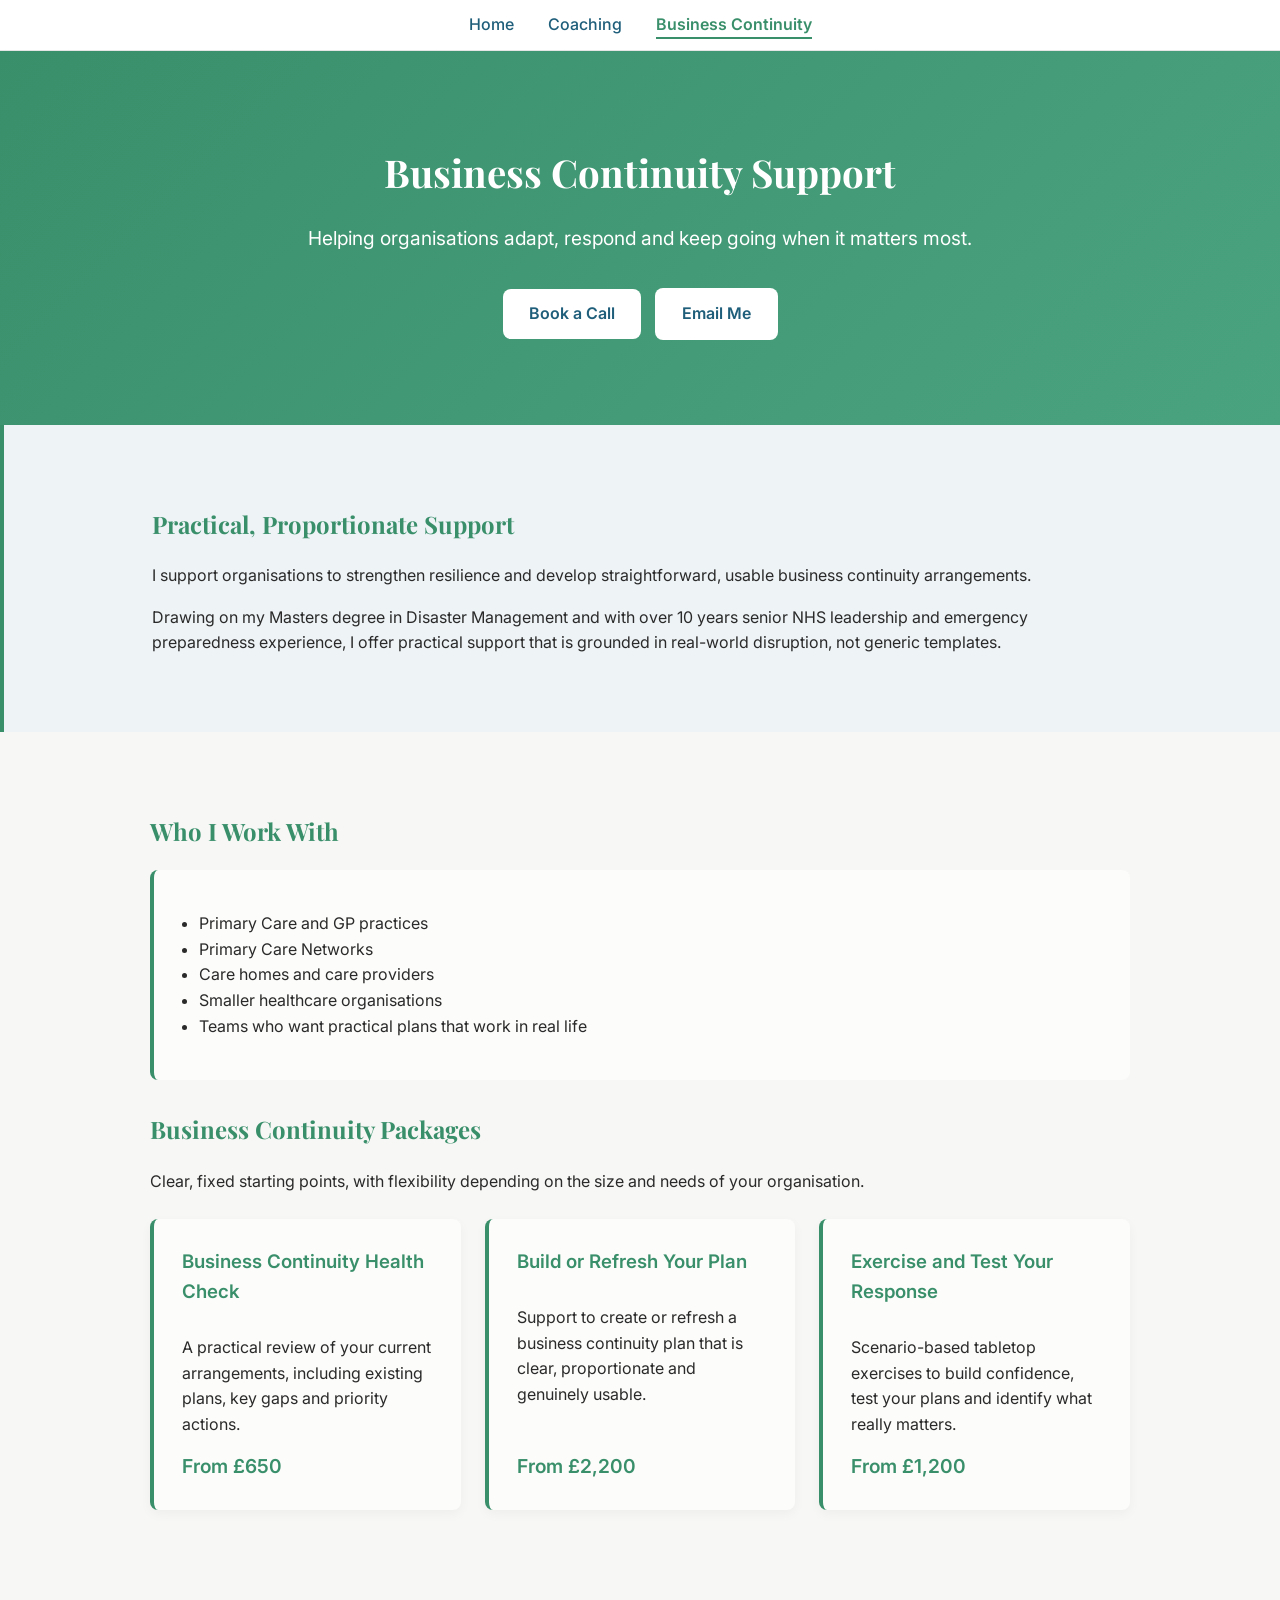
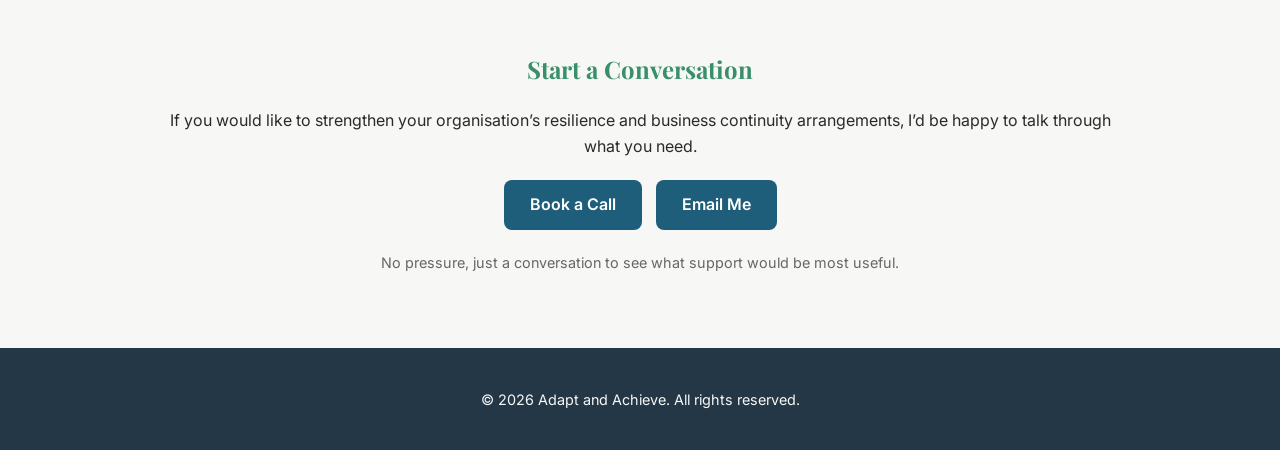
==== bc.html @ 00aa1b2f "Add files via upload" ====
<!DOCTYPE html>
<html lang="en">
<head>
  <meta charset="UTF-8" />
  <meta name="viewport" content="width=device-width, initial-scale=1.0" />
  <title>Adapt and Achieve | Business Continuity Support</title>
  <link rel="stylesheet" href="style.css" />
  <link href="https://fonts.googleapis.com/css2?family=Playfair+Display:wght@500;600&family=Inter:wght@300;400;500;600&display=swap" rel="stylesheet">
</head>
<body class="page-bc">

  <div class="nav">
    <a href="index.html">Home</a>
    <a href="coaching.html">Coaching</a>
    <a href="bc.html" class="active">Business Continuity</a>
   </div>

  <header class="hero hero-bc"
    <img src="logo.png" alt="Adapt and Achieve Logo" class="logo" />
    <h1>Business Continuity Support</h1>
    <p class="tagline">Helping organisations adapt, respond and keep going when it matters most.</p>
    <div class="buttons">
      <a href="https://calendly.com/adaptachieve/30min" target="_blank" class="button primary">Book a Call</a>
      <a href="mailto:adaptachieve@outlook.com" class="button secondary">Email Me</a>
    </div>
  </header>

  <section class="approach">
    <div class="container">
      <h2>Practical, Proportionate Support</h2>
      <p>
        I support organisations to strengthen resilience and develop straightforward, usable business continuity arrangements.
      </p>
      <p>
        Drawing on my Masters degree in Disaster Management and with over 10 years senior NHS leadership and emergency preparedness experience, I offer practical support that is grounded in real-world disruption, not generic templates.
      </p>
    </div>
  </section>

  <section class="services">
    <div class="container">
      <h2>Who I Work With</h2>
      <div class="service">
        <ul>
          <li>Primary Care and GP practices</li>
          <li>Primary Care Networks</li>
          <li>Care homes and care providers</li>
          <li>Smaller healthcare organisations</li>
          <li>Teams who want practical plans that work in real life</li>
        </ul>
      </div>

      <h2>Business Continuity Packages</h2>
      <p class="package-intro">
      Clear, fixed starting points, with flexibility depending on the size and needs of your organisation.
      </p>
      <div class="package-grid">
  <div class="package-card">
    <h3>Business Continuity Health Check</h3>
    <p>
      A practical review of your current arrangements, including existing plans, key gaps and priority actions.
    </p>
    <p class="price">From £650</p>
  </div>

  <div class="package-card">
    <h3>Build or Refresh Your Plan</h3>
    <p>
      Support to create or refresh a business continuity plan that is clear, proportionate and genuinely usable.
    </p>
    <p class="price">From £2,200</p>
  </div>

  <div class="package-card">
    <h3>Exercise and Test Your Response</h3>
    <p>
      Scenario-based tabletop exercises to build confidence, test your plans and identify what really matters.
    </p>
    <p class="price">From £1,200</p>
  </div>
</div>
  </section>

  <section class="contact" id="contact">
    <div class="container">
      <h2>Start a Conversation</h2>
      <p>
        If you would like to strengthen your organisation’s resilience and business continuity arrangements, I’d be happy to talk through what you need.
      </p>
      <p>
        <a href="https://calendly.com/adaptachieve/30min" target="_blank" class="button solid">Book a Call</a>
        <a href="mailto:adaptachieve@outlook.com" class="button solid">Email Me</a>
      </p>
      <p class="cta-note">No pressure, just a conversation to see what support would be most useful.</p>
    </div>
  </section>

  <footer>
    <p>© 2026 Adapt and Achieve. All rights reserved.</p>
  </footer>

</body>
</html>
---- style.css ----
:root {
  --blue: #1F5E7A;
  --green: #3A8F6B;
  --light: #F7F7F5;
  --dark: #2A2A2A;
  --section-white: #FFFFFF;
  --section-soft: #EEF4F1;
  --section-soft-blue: #EEF3F6;
}

body {
  margin: 0;
  font-family: 'Inter', sans-serif;
  color: var(--dark);
  background-color: var(--light);
  line-height: 1.6;
}

h1, h2 {
  font-family: 'Playfair Display', serif;
  color: var(--blue);
}

h3 {
  font-family: 'Inter', sans-serif;
  font-weight: 600;
}
.page-coaching h3 {
  color: var(--blue);
}

.page-bc h3 {
  color: var(--green);
}

h1 {
  font-size: 2.4em;
  margin: 0.3em 0;
}

.hero {
  text-align: center;
  background: linear-gradient(135deg, var(--blue), var(--green));
  color: white;
  padding: 80px 20px;
}

.hero h1 {
  color: white;

}

.logo {
  width: 140px;
  margin-bottom: 20px;
}
.hero p {
  max-width: 760px;
  margin-left: auto;
  margin-right: auto;
}
.tagline {
  font-size: 1.2em;
  margin-bottom: 30px;
  max-width: 700px;
  margin-left: auto;
  margin-right: auto;

}

.about-grid {
  display: grid;
  grid-template-columns: 1.4fr 1fr;
  gap: 40px;
  align-items: center;
}

.about-text {
  text-align: left;
}

.about-image {
  text-align: center;
}

.profile-photo {
  width: 230px;
  border-radius: 12px;
  box-shadow: 0 6px 18px rgba(0,0,0,0.08); /* ADD THIS */
}

@media (max-width: 768px) {
  .about-grid {
    grid-template-columns: 1fr;
  }

  .about-text {
    text-align: left;
  }
}

.button {
  display: inline-block;
  background: white;
  color: var(--blue);
  padding: 12px 26px;
  margin: 5px;
  border-radius: 8px;
  font-weight: 600;
  text-decoration: none;
  transition: all 0.2s ease;
}
.button.primary {
  background: white;
  color: var(--blue);
}

.button.secondary {
  background: white;
  color: var(--blue);
  border: 1px solid rgba(255,255,255,0.6);
}

.button.tertiary {
  background: transparent;
  color: white;
  border: 1px solid rgba(255,255,255,0.6);
}
.button:hover {
 transform: translateY(-1px);
}

section {
  padding: 60px 20px;
}

.container {
  max-width: 980px;
  margin: 0 auto;
}

.services h3 {
  color: var(--green);
}

.approach {
  background-color: var(--section-soft-blue);
  border-left: 4px solid var(--green);
}
.page-coaching .approach {
  border-left: 4px solid var(--blue);
}
.page-bc .approach {
  border-left: 4px solid var(--green);
}
.testimonials {
  background-color: white;
}

.testimonial {
  margin-bottom: 30px;
  padding: 24px;
  border-left: 4px solid var(--blue);
  background: #fcfcfa;
  border-radius: 6px;
}

.testimonial p:last-child {
  margin-bottom: 0;
}

.contact {
  text-align: center;
}

.contact a {
  color: var(--green);
  font-weight: 600;
}

footer {
  background: #243746;
  color: var(--light);
  text-align: center;
  padding: 25px;
  font-size: 0.9em;
}

.about {
  background-color: var(--light);
}

.pricing-grid {
  display: grid;
  grid-template-columns: 1fr 1fr;
  gap: 30px;
  margin-top: 30px;
}

.pricing-card {
  background: #fcfcfa;
  padding: 25px;
  border-radius: 8px;
  border-left: 4px solid var(--green);
}

.pricing-card h3 {
  margin-top: 0;
}

.price {
  font-size: 1.2em;
  font-weight: 600;
  color: var(--blue);
}

.pricing-note {
  margin-top: 20px;
  text-align: center;
}

/* Mobile fix */
@media (max-width: 768px) {
  .pricing-grid {
    grid-template-columns: 1fr;
  }
}
.accreditations {
  background-color: var(--section-soft);
  border-top: 1px solid #e0e0e0;
  border-bottom: 1px solid #e0e0e0;
  padding-top: 40px; /* reduce top spacing slightly */
}
.accreditations h3 {
  text-align: left;
  margin-bottom: 10px;
}

.accreditation-logos {
  display: flex;
  align-items: center;
  gap: 30px;
  margin: 20px 0 15px;
  flex-wrap: wrap;
}

.accreditation-logos img {
  height: 95px; /* make consistent */
  object-fit: contain; /* keeps proportions neat */
}
.accreditation-text {
  font-size: 0.95em;
  color: #555;
  text-align: left;
}
.button.linkedin {
  background: transparent;
  color: var(--blue);
  border: 1px solid var(--blue);
}
.button.solid {
  background: var(--blue);
  color: white;
  border: none;
}

.button.solid:hover {
  background: var(--green);
  color: white;
}
.cta-note {
  margin-top: 10px;
  font-size: 0.9em;
  color: #666;
}

/* Navigation */
.nav {
  background: white;
  padding: 12px 20px;
  border-bottom: 1px solid #e5e5e5;
  text-align: center;
}

.nav a {
  margin: 0 15px;
  text-decoration: none;
  color: var(--blue);
  font-weight: 500;
}

.nav a:hover {
  color: var(--green);
}

/* Homepage split panels */
.split-services {
  display: grid;
  grid-template-columns: 1fr 1fr;
  gap: 30px;
  margin-top: 40px;
}

.split-card {
  background: #fcfcfa;
  padding: 30px;
  border-radius: 8px;
  border-left: 4px solid var(--green);
}

.split-card h3 {
  margin-top: 0;
}

.service {
  background: #fcfcfa;
  padding: 25px;
  border-radius: 8px;
  border-left: 4px solid var(--green);
  margin-bottom: 30px;
}

.service ul {
  padding-left: 20px;
}

/* Mobile */
@media (max-width: 768px) {
  .split-services {
    grid-template-columns: 1fr;
  }

  .nav a {
    display: inline-block;
    margin: 5px 10px;
  }
}
.nav a.active {
  font-weight: 600;
  padding-bottom: 3px;
}

.page-coaching .nav a.active {
  color: var(--blue);
  border-bottom: 2px solid var(--blue);
}

.page-bc .nav a.active {
  color: var(--green);
  border-bottom: 2px solid var(--green);
}
footer a {
  color: var(--light);
  text-decoration: none;
}

footer a:hover {
  text-decoration: underline;
}
.services .container p {
  max-width: 720px;
}
.package-intro {
  margin-bottom: 25px;
  max-width: 760px;
}

.package-grid {
  display: grid;
  grid-template-columns: repeat(3, 1fr);
  gap: 24px;
  margin-top: 25px;
}

.package-card {
  background: #fcfcfa;
  padding: 28px;
  border-radius: 8px;
  border-left: 4px solid var(--green);
  box-shadow: 0 4px 12px rgba(0,0,0,0.04);
  display: flex;
  flex-direction: column;
  justify-content: space-between;
}

.package-card h3 {
  margin-top: 0;
  margin-bottom: 12px;
}

.package-card p {
  margin-bottom: 14px;
}

.package-card .price {
  margin-top: auto;
  margin-bottom: 0;
}

@media (max-width: 900px) {
  .package-grid {
    grid-template-columns: 1fr;
  }
}
/* Coaching - blue tone */
.hero-coaching {
  background: linear-gradient(135deg, var(--blue), #2c6f91);
}

/* Business Continuity - green tone */
.hero-bc {
  background: linear-gradient(135deg, var(--green), #4aa37f);
}
/* Coaching page headings */
.page-coaching h2 {
  color: var(--blue);
}

/* BC page headings */
.page-bc h2 {
  color: var(--green);
}
/* Coaching page cards */
.page-coaching .service,
.page-coaching .pricing-card,
.page-coaching .package-card {
  border-left: 4px solid var(--blue);
}

/* BC page cards */
.page-bc .service,
.page-bc .pricing-card,
.page-bc .package-card {
  border-left: 4px solid var(--green);
}
/* Coaching pricing */
.page-coaching .price {
  color: var(--blue);
}

/* BC pricing */
.page-bc .price {
  color: var(--green);
}
/* Homepage split cards reflect service colour */
.split-card-coaching {
  border-left: 4px solid var(--blue);
}

.split-card-bc {
  border-left: 4px solid var(--green);
}

.split-card-coaching h3 {
  color: var(--blue);
}

.split-card-bc h3 {
  color: var(--green);
}
.split-card-coaching .button.solid {
  background: var(--blue);
}

.split-card-bc .button.solid {
  background: var(--green);
}

.split-card-bc .button.solid:hover,
.split-card-coaching .button.solid:hover {
  opacity: 0.92;
}
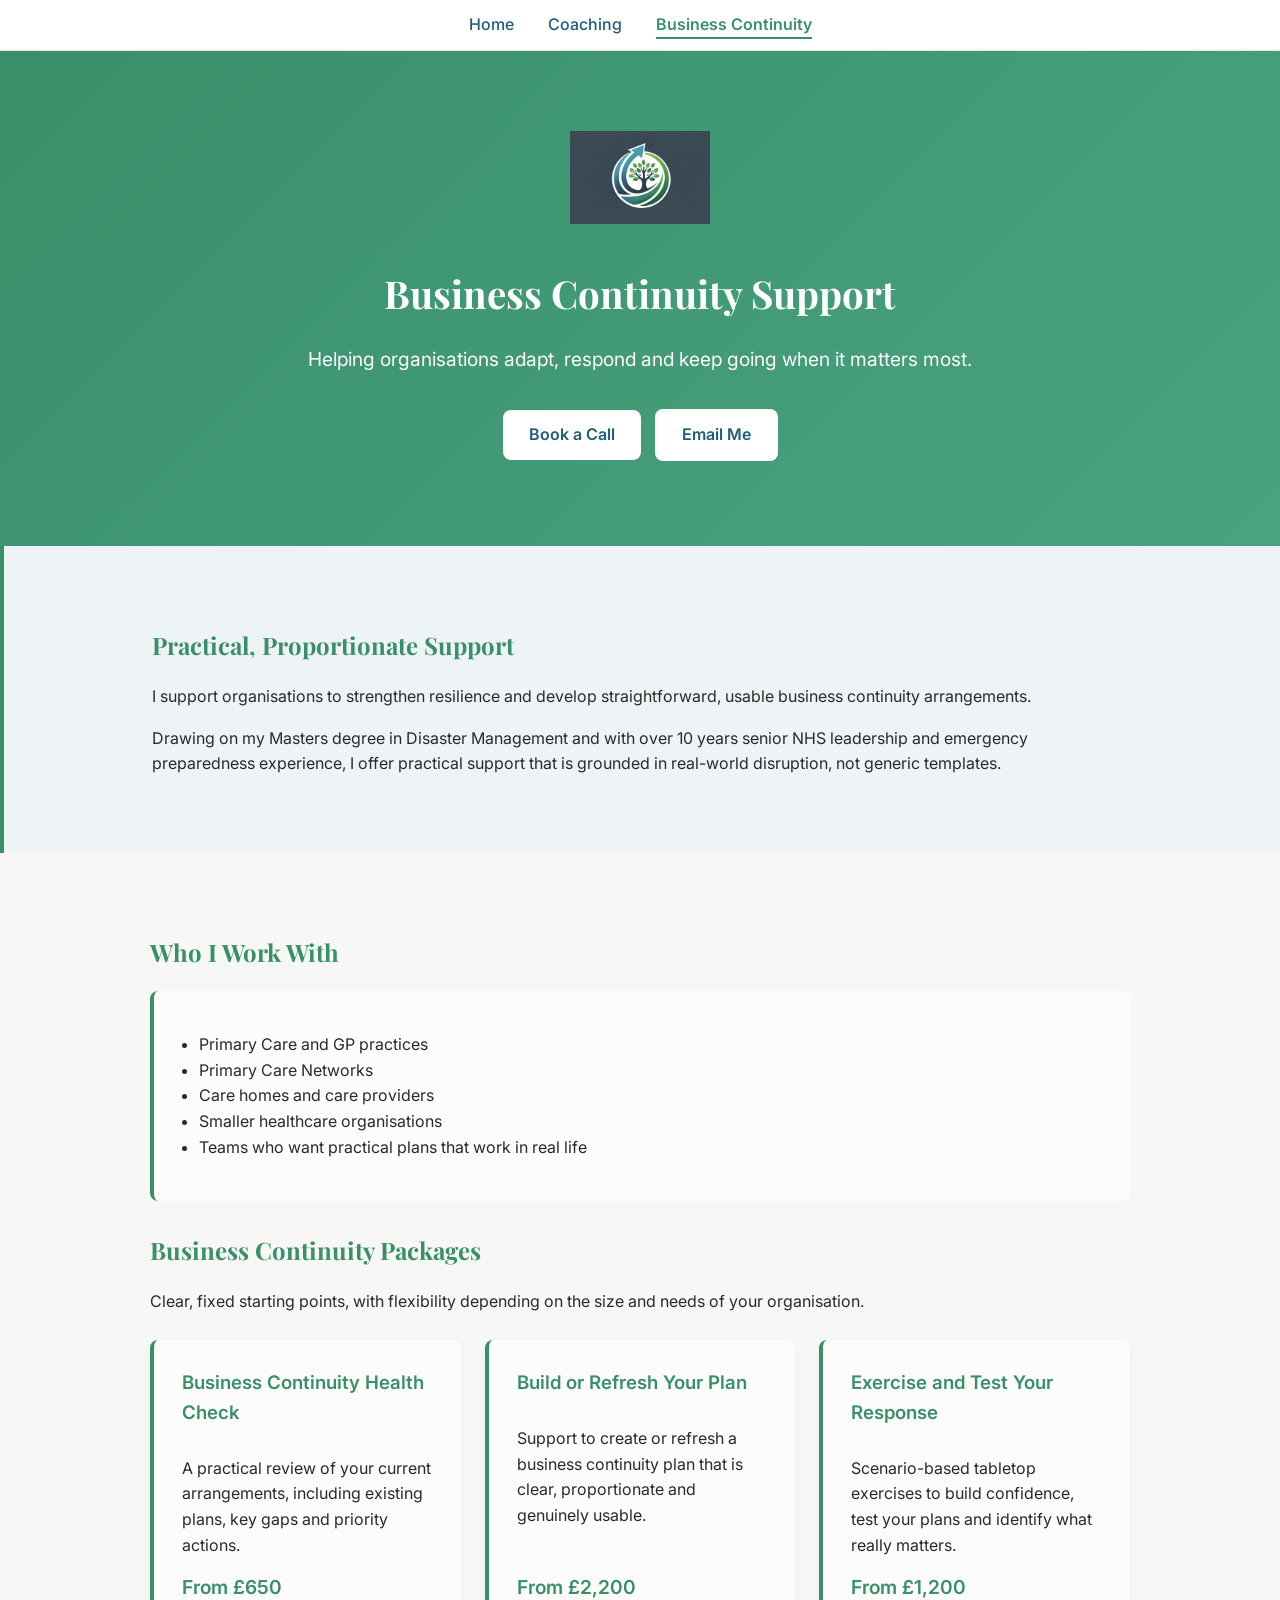
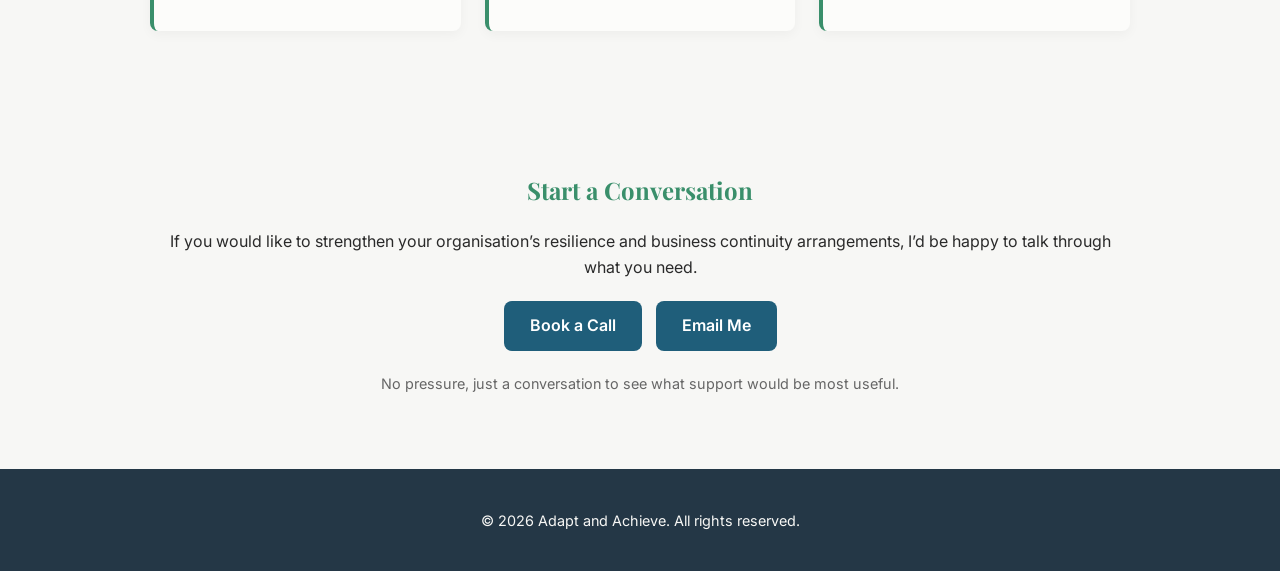
==== commit e82558fb: "Add files via upload" ====
--- a/bc.html
+++ b/bc.html
@@ -1,7 +1,18 @@
 <!DOCTYPE html>
 <html lang="en">
 <head>
-  <meta charset="UTF-8" />
+  
+  <!-- Google tag (gtag.js) -->
+  <script async src="https://www.googletagmanager.com/gtag/js?id=G-C1NGDJMXZP"></script>
+  <script>
+    window.dataLayer = window.dataLayer || [];
+    function gtag(){dataLayer.push(arguments);}
+    gtag('js', new Date());
+
+    gtag('config', 'G-C1NGDJMXZP');
+  </script>
+
+<meta charset="UTF-8" />
   <meta name="viewport" content="width=device-width, initial-scale=1.0" />
   <title>Adapt and Achieve | Business Continuity Support</title>
   <link rel="stylesheet" href="style.css" />
@@ -15,7 +26,7 @@
     <a href="bc.html" class="active">Business Continuity</a>
    </div>
 
-  <header class="hero hero-bc"
+  <header class="hero hero-bc">
     <img src="logo.png" alt="Adapt and Achieve Logo" class="logo" />
     <h1>Business Continuity Support</h1>
     <p class="tagline">Helping organisations adapt, respond and keep going when it matters most.</p>
--- a/style.css
+++ b/style.css
@@ -147,6 +147,39 @@
   background-color: var(--section-soft-blue);
   border-left: 4px solid var(--green);
 }
+.culture {
+  background-color: var(--section-white);
+}
+
+.culture h2 {
+  color: var(--blue);
+}
+
+.culture-grid {
+  display: grid;
+  grid-template-columns: repeat(3, 1fr);
+  gap: 24px;
+  margin-top: 30px;
+}
+
+.culture-card {
+  background: #fcfcfa;
+  padding: 26px;
+  border-radius: 8px;
+  border-left: 4px solid var(--blue);
+  box-shadow: 0 4px 12px rgba(0,0,0,0.04);
+}
+
+.culture-card h3 {
+  color: var(--blue);
+  margin-top: 0;
+}
+
+@media (max-width: 900px) {
+  .culture-grid {
+    grid-template-columns: 1fr;
+  }
+}
 .page-coaching .approach {
   border-left: 4px solid var(--blue);
 }
@@ -469,4 +502,13 @@
 .split-card-bc .button.solid:hover,
 .split-card-coaching .button.solid:hover {
   opacity: 0.92;
+}
+.page-coaching .services h3 {
+  color: var(--blue);
+  font-weight: 500;
+}
+.accreditation-id {
+  font-size: 0.85em;
+  color: #777;
+  margin-top: 8px;
 }
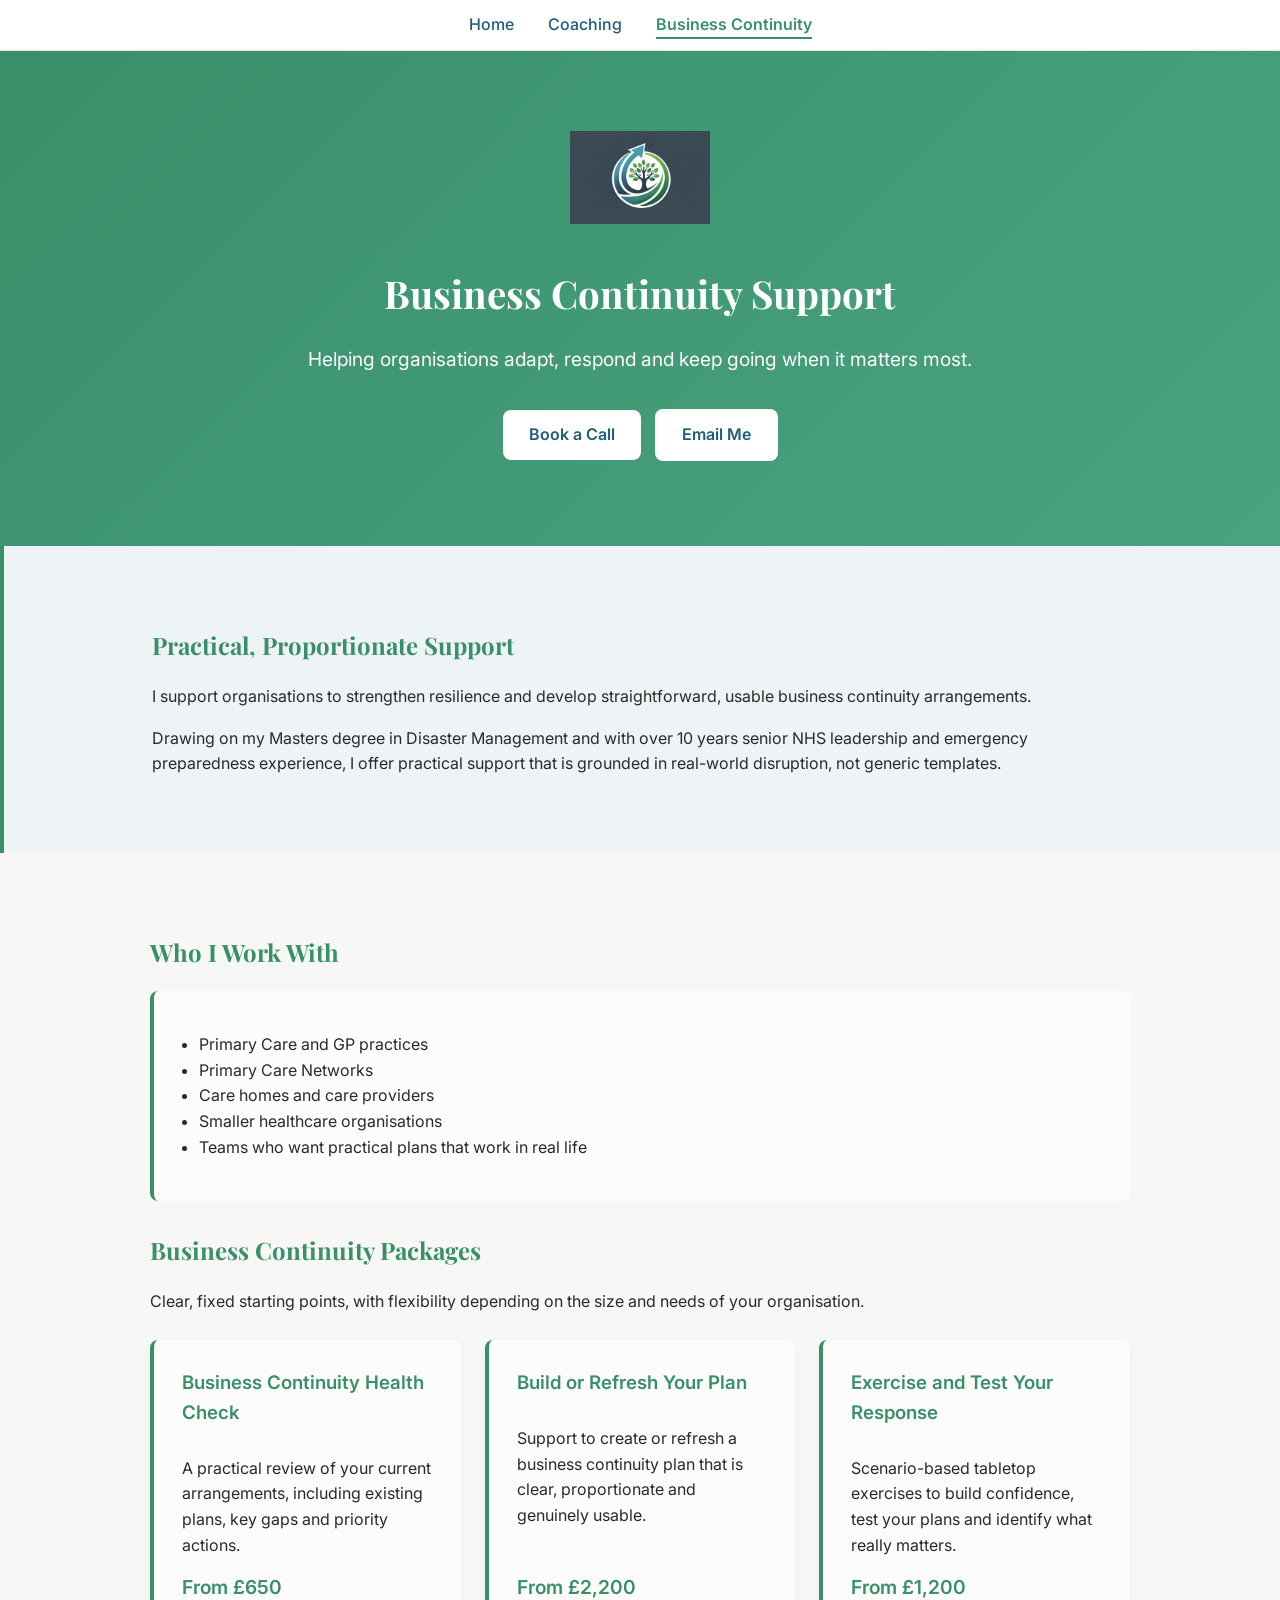
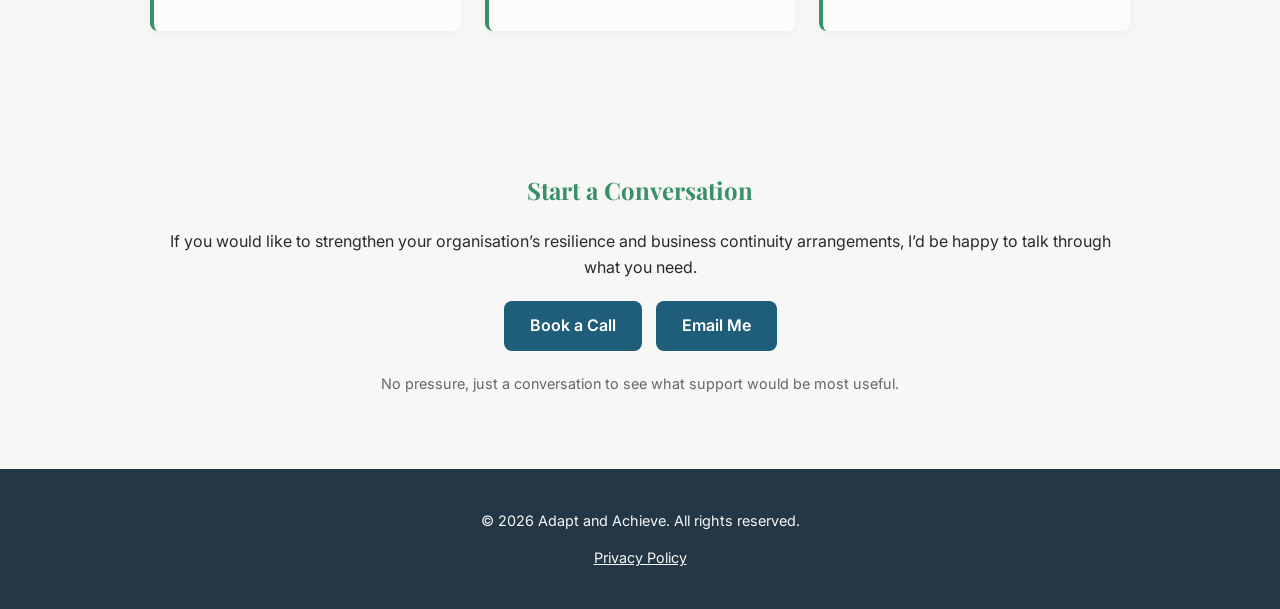
==== commit d7d28f32: "Add files via upload" ====
--- a/bc.html
+++ b/bc.html
@@ -17,6 +17,7 @@
   <title>Adapt and Achieve | Business Continuity Support</title>
   <link rel="stylesheet" href="style.css" />
   <link href="https://fonts.googleapis.com/css2?family=Playfair+Display:wght@500;600&family=Inter:wght@300;400;500;600&display=swap" rel="stylesheet">
+  <link rel="canonical" href="https://adaptandachieve.co.uk/bc.html" />
 </head>
 <body class="page-bc">
 
@@ -108,6 +109,7 @@
 
   <footer>
     <p>© 2026 Adapt and Achieve. All rights reserved.</p>
+    <p><a href="privacy.html">Privacy Policy</a></p>
   </footer>
 
 </body>
--- a/style.css
+++ b/style.css
@@ -511,4 +511,37 @@
   font-size: 0.85em;
   color: #777;
   margin-top: 8px;
+}
+.policy {
+  padding: 60px 20px;
+  background: #ffffff;
+}
+
+.policy .container {
+  max-width: 850px;
+  margin: 0 auto;
+}
+
+.policy h1 {
+  margin-bottom: 10px;
+}
+
+.policy h2 {
+  margin-top: 35px;
+  margin-bottom: 10px;
+}
+
+.policy p,
+.policy li {
+  line-height: 1.7;
+}
+
+.policy ul {
+  margin-left: 20px;
+  margin-bottom: 20px;
+}
+
+footer a {
+  color: inherit;
+  text-decoration: underline;
 }
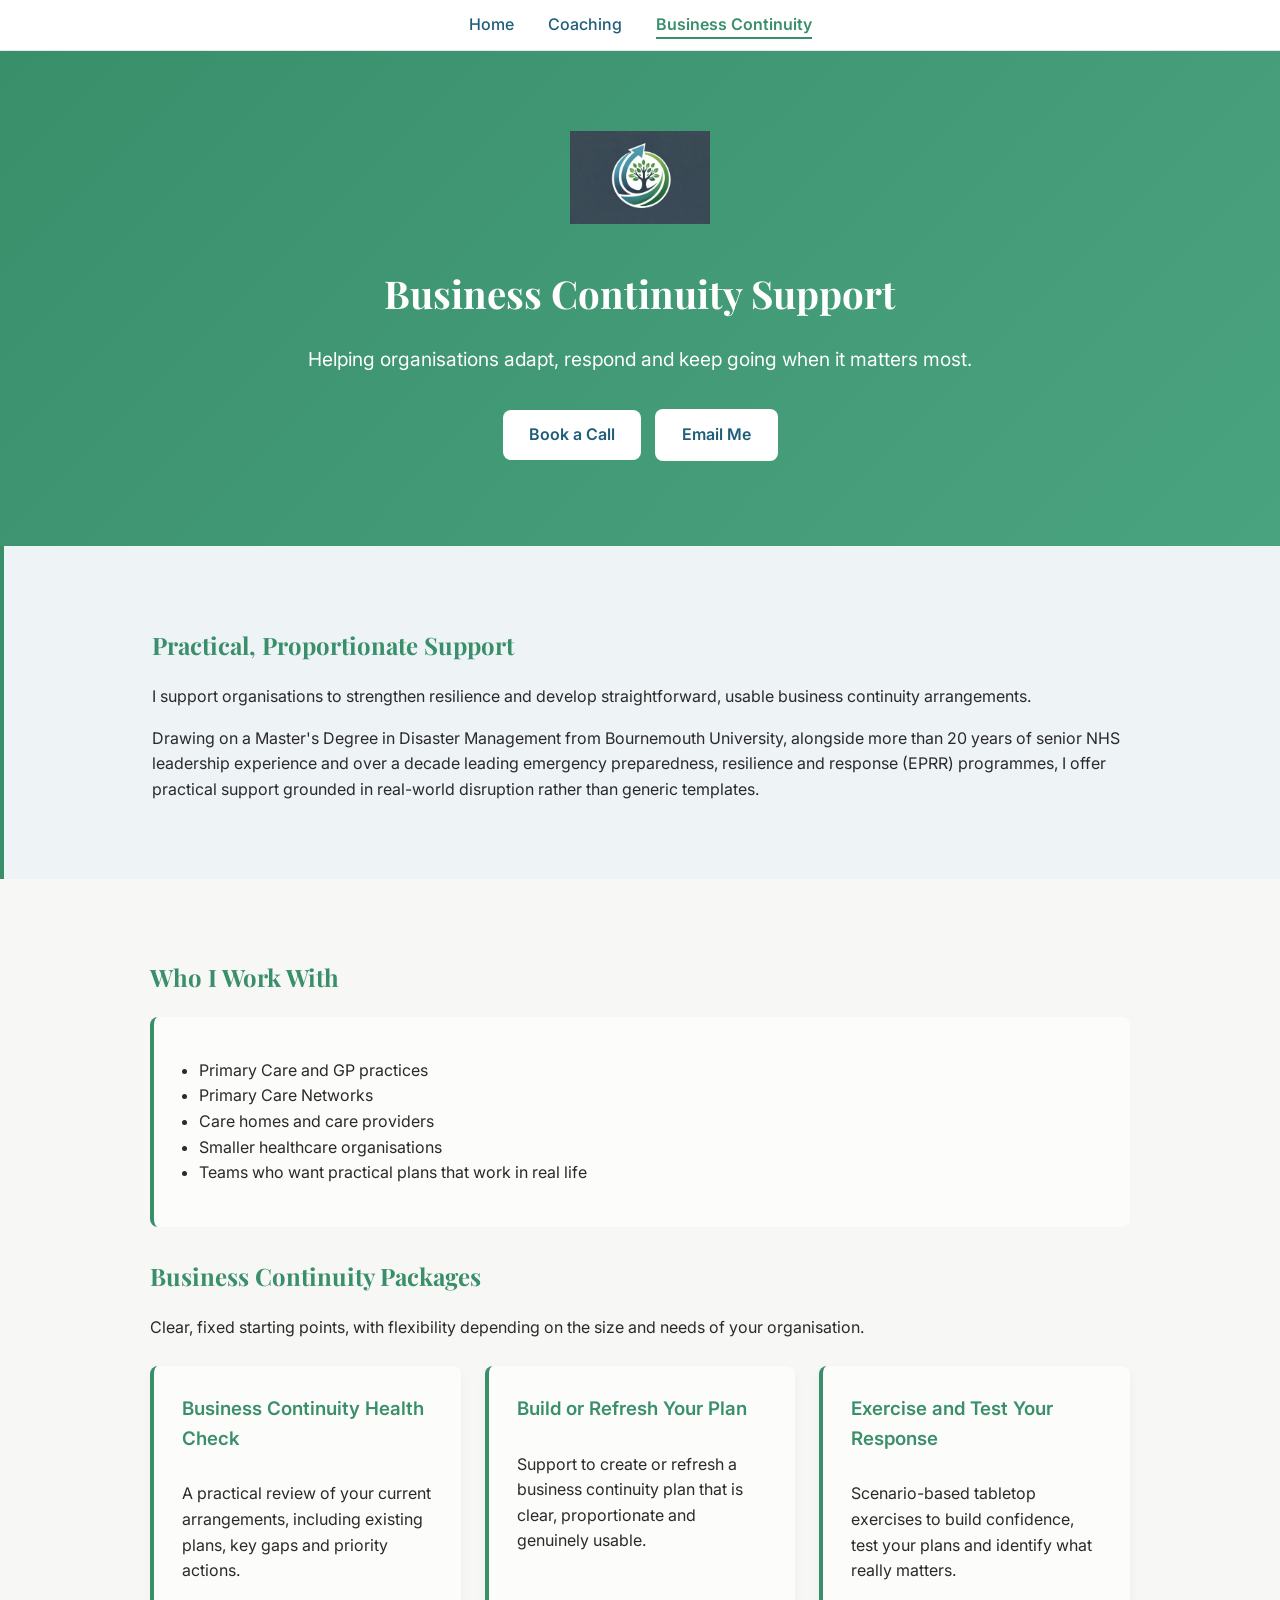
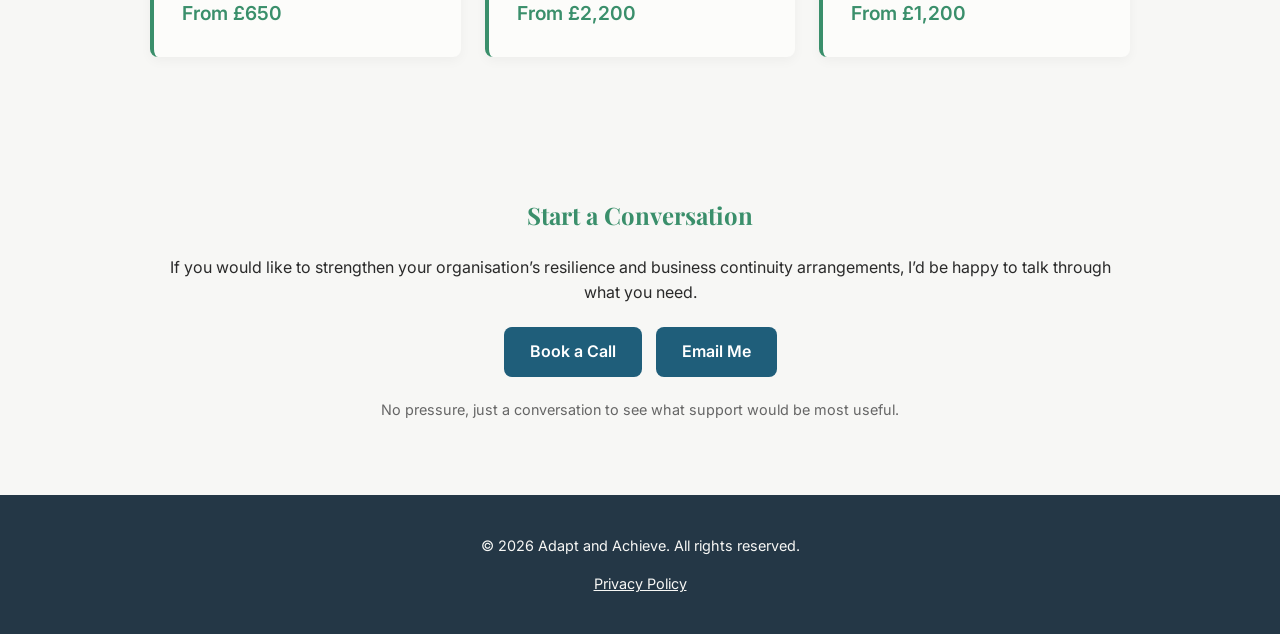
==== commit adf5044f: "Add files via upload" ====
--- a/bc.html
+++ b/bc.html
@@ -44,7 +44,7 @@
         I support organisations to strengthen resilience and develop straightforward, usable business continuity arrangements.
       </p>
       <p>
-        Drawing on my Masters degree in Disaster Management and with over 10 years senior NHS leadership and emergency preparedness experience, I offer practical support that is grounded in real-world disruption, not generic templates.
+        Drawing on a Master's Degree in Disaster Management from Bournemouth University, alongside more than 20 years of senior NHS leadership experience and over a decade leading emergency preparedness, resilience and response (EPRR) programmes, I offer practical support grounded in real-world disruption rather than generic templates.
       </p>
     </div>
   </section>
--- a/style.css
+++ b/style.css
@@ -544,4 +544,52 @@
 footer a {
   color: inherit;
   text-decoration: underline;
+}
+
+.qualifications {
+  padding: 70px 20px;
+  background: #f7f5f0;
+}
+
+.qualifications h2 {
+  text-align: left;
+  margin-bottom: 15px;
+}
+
+.qualifications-intro {
+  max-width: 820px;
+  margin: 0 0 35px 0;
+  text-align: left;
+  font-size: 1.05em;
+  line-height: 1.7;
+}
+
+.qualification-grid {
+  display: grid;
+  grid-template-columns: repeat(3, 1fr);
+  gap: 25px;
+  margin-top: 30px;
+}
+
+.qualification-card {
+  background: #ffffff;
+  padding: 28px;
+  border-radius: 16px;
+  box-shadow: 0 8px 24px rgba(0, 0, 0, 0.06);
+}
+
+.qualification-card h3 {
+  margin-bottom: 12px;
+  font-size: 1.15em;
+}
+
+.qualification-card p {
+  line-height: 1.6;
+  margin: 0;
+}
+
+@media (max-width: 800px) {
+  .qualification-grid {
+    grid-template-columns: 1fr;
+  }
 }
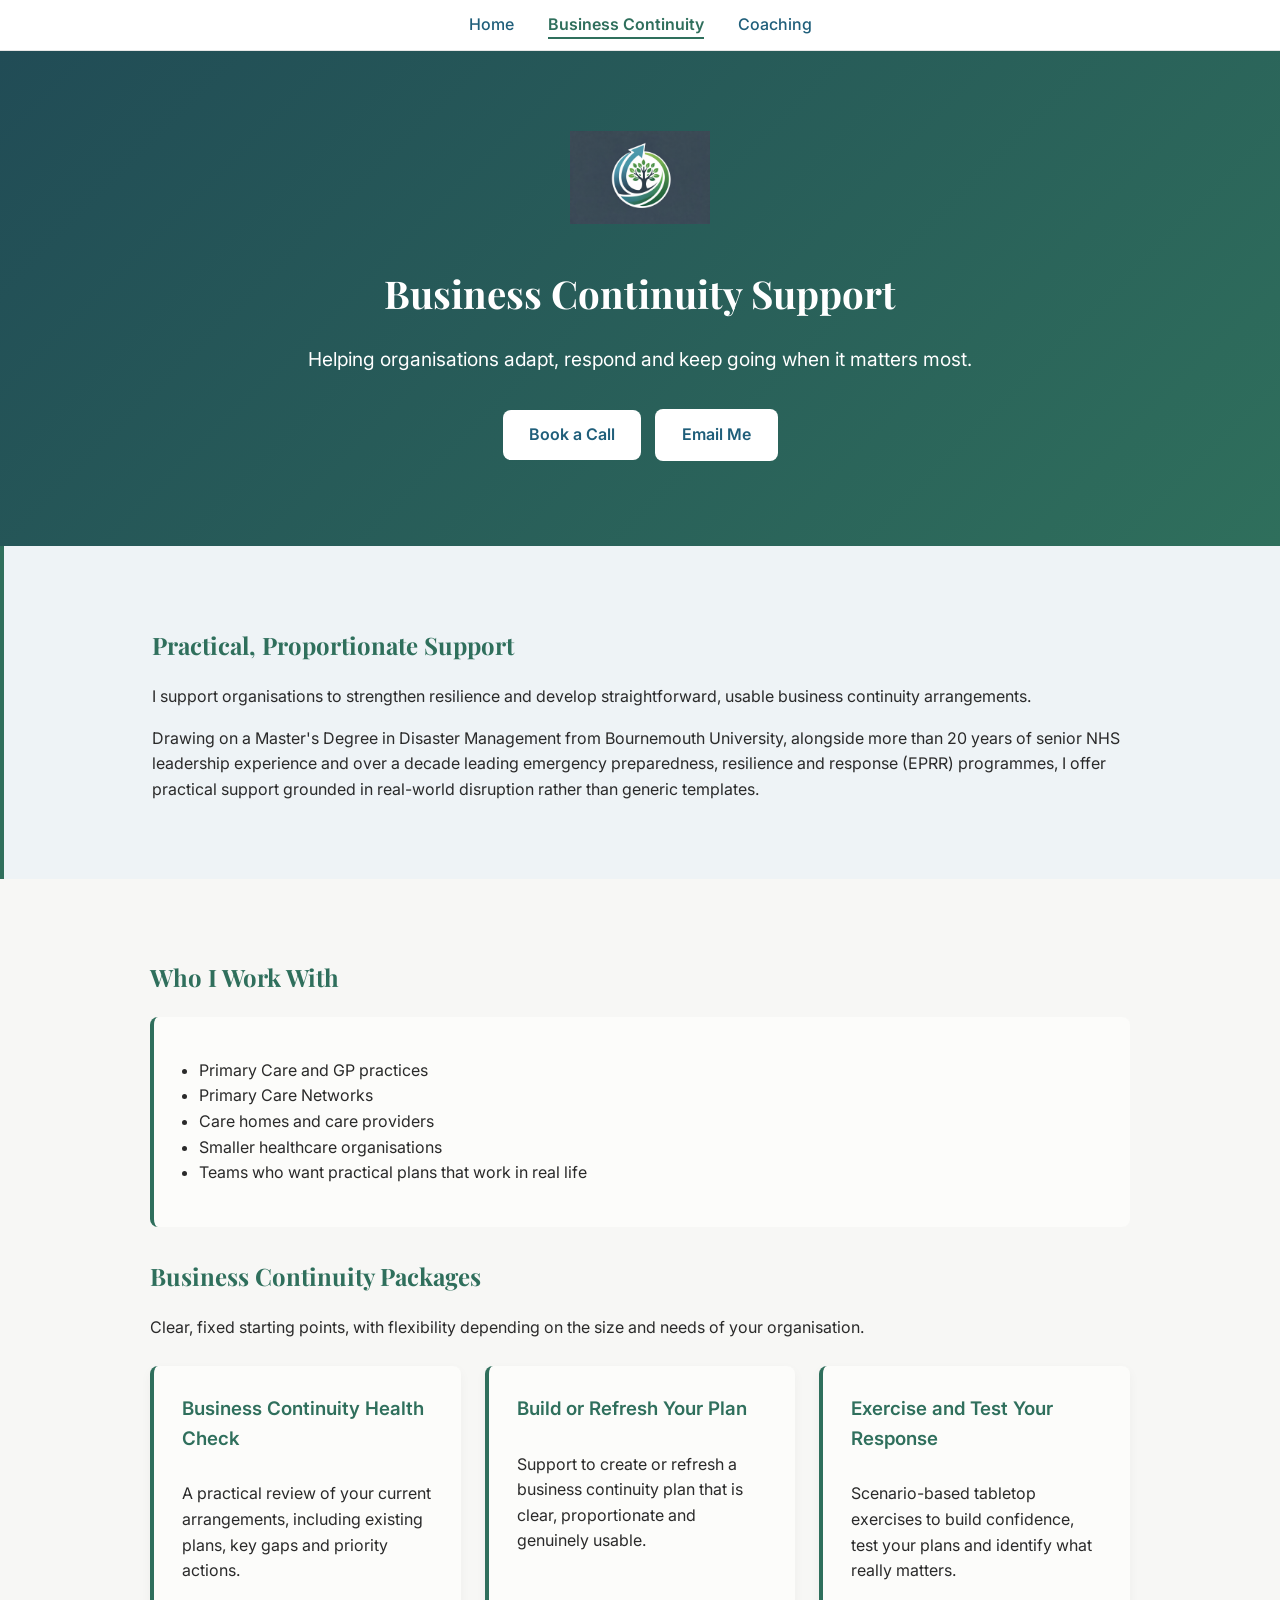
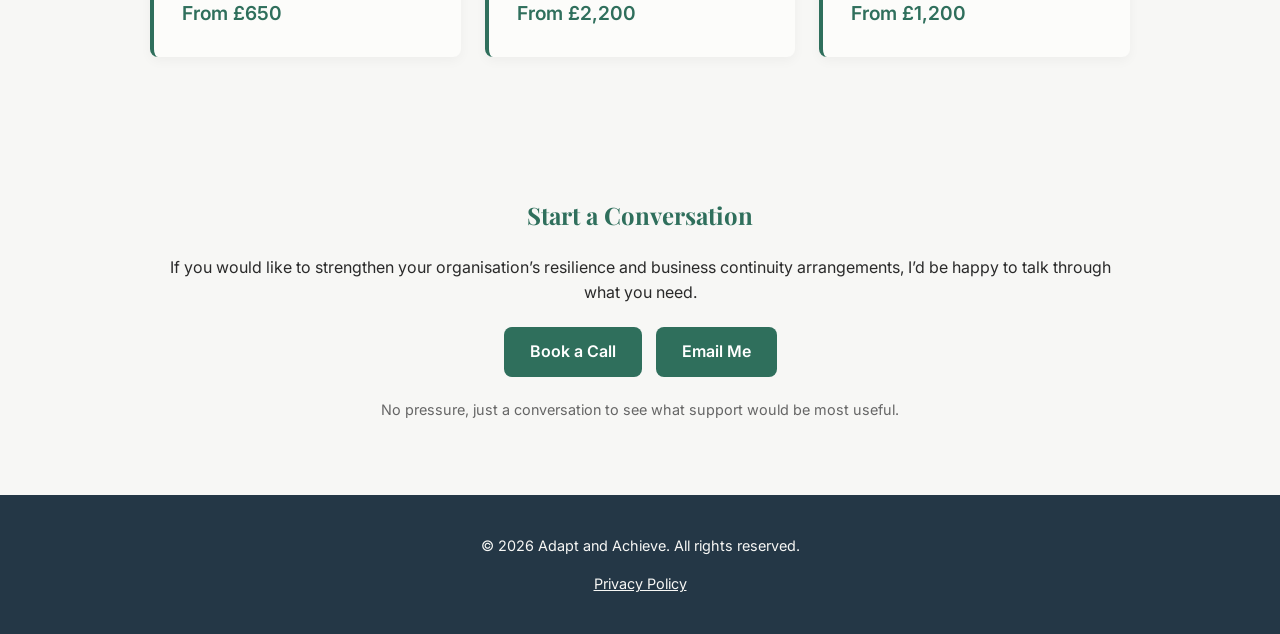
==== commit 162fc835: "Add files via upload" ====
--- a/bc.html
+++ b/bc.html
@@ -2,17 +2,7 @@
 <html lang="en">
 <head>
   
-  <!-- Google tag (gtag.js) -->
-  <script async src="https://www.googletagmanager.com/gtag/js?id=G-C1NGDJMXZP"></script>
-  <script>
-    window.dataLayer = window.dataLayer || [];
-    function gtag(){dataLayer.push(arguments);}
-    gtag('js', new Date());
-
-    gtag('config', 'G-C1NGDJMXZP');
-  </script>
-
-<meta charset="UTF-8" />
+ <meta charset="UTF-8" />
   <meta name="viewport" content="width=device-width, initial-scale=1.0" />
   <title>Adapt and Achieve | Business Continuity Support</title>
   <link rel="stylesheet" href="style.css" />
@@ -21,11 +11,11 @@
 </head>
 <body class="page-bc">
 
-  <div class="nav">
+ <div class="nav">
     <a href="index.html">Home</a>
+    <a href="bc.html" class="active">Business Continuity</a>
     <a href="coaching.html">Coaching</a>
-    <a href="bc.html" class="active">Business Continuity</a>
-   </div>
+</div>
 
   <header class="hero hero-bc">
     <img src="logo.png" alt="Adapt and Achieve Logo" class="logo" />
--- a/style.css
+++ b/style.css
@@ -1,6 +1,6 @@
 :root {
   --blue: #1F5E7A;
-  --green: #3A8F6B;
+  --green: #2F6F5C;
   --light: #F7F7F5;
   --dark: #2A2A2A;
   --section-white: #FFFFFF;
@@ -339,6 +339,9 @@
   padding: 30px;
   border-radius: 8px;
   border-left: 4px solid var(--green);
+  display: flex;
+  flex-direction: column;
+}
 }
 
 .split-card h3 {
@@ -441,8 +444,8 @@
 }
 
 /* Business Continuity - green tone */
-.hero-bc {
-  background: linear-gradient(135deg, var(--green), #4aa37f);
+.hero-bc{background:linear-gradient(135deg,
+#214C56,#2F6F5C);
 }
 /* Coaching page headings */
 .page-coaching h2 {
@@ -592,4 +595,46 @@
   .qualification-grid {
     grid-template-columns: 1fr;
   }
-}+}
+.privacy-table {
+  width: 100%;
+  border-collapse: collapse;
+  margin: 1.5rem 0;
+}
+
+.privacy-table th,
+.privacy-table td {
+  border: 1px solid #d9d9d9;
+  padding: 12px;
+  text-align: left;
+  vertical-align: top;
+}
+
+.privacy-table th {
+  background-color: #f4f4f4;
+  font-weight: 600;
+}
+
+.privacy-table tr:nth-child(even) {
+  background-color: #fafafa;
+}
+/* Business Continuity page buttons */
+.page-bc .button.solid {
+    background: var(--green);
+}
+
+.page-bc .button.solid:hover {
+    background: #2F6F5C;   /* or your darker green if you change the palette */
+}
+/* Coaching page buttons */
+.page-coaching .button.solid {
+    background: var(--blue);
+}
+
+.page-coaching .button.solid:hover {
+    background: #174C63;
+}
+.split-card .button {
+    margin-top: auto;
+    align-self: flex-start;
+}
